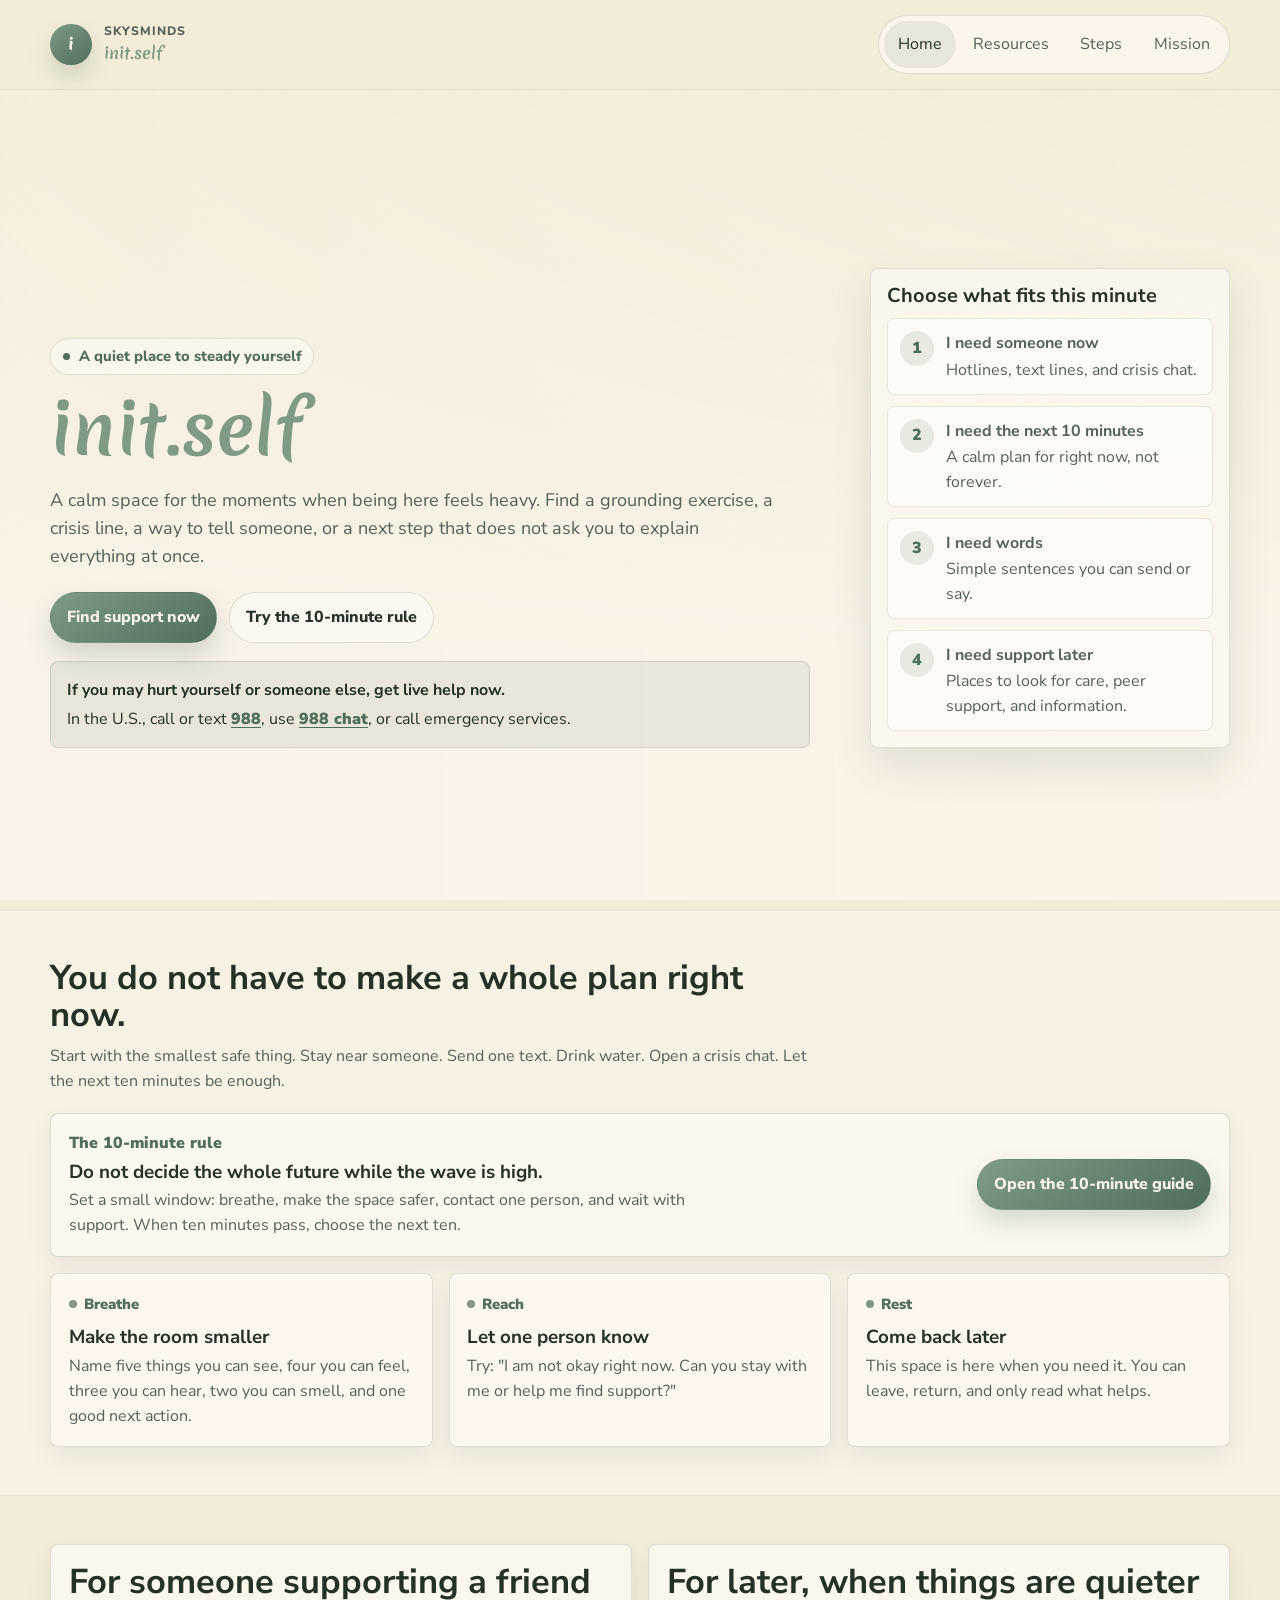
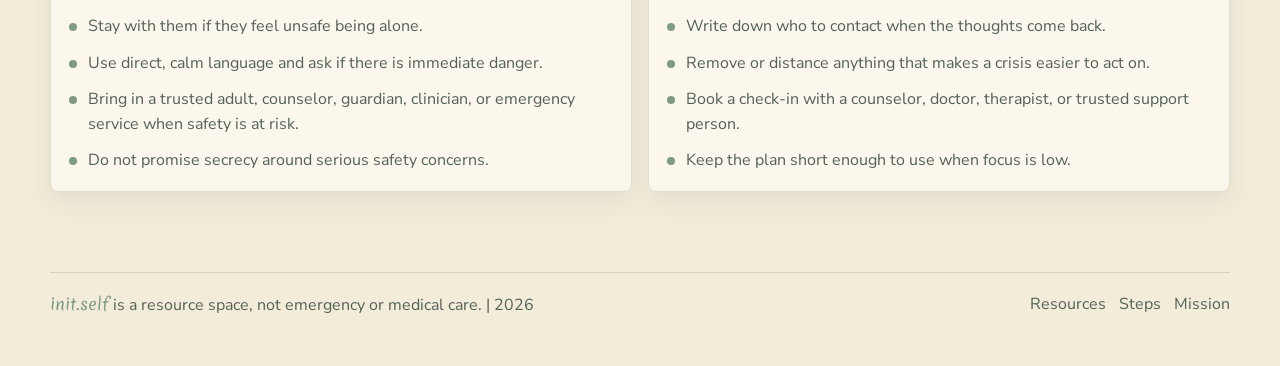
==== index.html @ 9b26168d "Add files via upload" ====
<!doctype html>
<html lang="en">
  <head>
    <meta charset="utf-8" />
    <meta name="viewport" content="width=device-width, initial-scale=1" />
    <meta
      name="description"
      content="init.self is a calm resource space for grounding, crisis support links, and gentle next steps."
    />
    <title>init.self | calm support and resources</title>
    <link rel="preconnect" href="https://fonts.googleapis.com" />
    <link rel="preconnect" href="https://fonts.gstatic.com" crossorigin />
    <link
      href="https://fonts.googleapis.com/css2?family=Merienda:wght@400;700&family=Nunito+Sans:wght@400;600;700;800&display=swap"
      rel="stylesheet"
    />
    <link rel="stylesheet" href="styles.css" />
    <script defer src="script.js"></script>
  </head>
  <body>
    <a class="skip-link" href="#main">Skip to content</a>
    <header class="site-header" data-header>
      <div class="header-inner">
        <a class="brand" href="index.html" aria-label="home">
          <span class="brand-mark">i</span>
          <span class="brand-copy">
            <small>Skysminds</small>
            <strong><span class="init-self">init.self</span></strong>
          </span>
        </a>
        <button class="menu-button" type="button" data-menu-button aria-expanded="false" aria-label="Open menu">
          <span aria-hidden="true"></span>
          Menu
        </button>
        <nav class="site-nav" aria-label="Primary">
          <a href="index.html" aria-current="page">Home</a>
          <a href="resources.html">Resources</a>
          <a href="steps.html">Steps</a>
          <a href="mission.html">Mission</a>
        </nav>
      </div>
    </header>

    <main id="main">
      <section class="hero">
        <div class="section-inner hero-layout">
          <div class="hero-copy" data-reveal>
            <div class="eyebrow">A quiet place to steady yourself</div>
            <h1><span class="init-self">init.self</span></h1>
            <p class="lead">
              A calm space for the moments when being here feels heavy. Find a grounding exercise, a crisis line, a
              way to tell someone, or a next step that does not ask you to explain everything at once.
            </p>
            <div class="hero-actions">
              <a class="button primary" href="resources.html">Find support now</a>
              <a class="button secondary" href="steps.html#ten-minute-rule">Try the 10-minute rule</a>
            </div>
            <div class="crisis-strip">
              <strong>If you may hurt yourself or someone else, get live help now.</strong>
              In the U.S., call or text <a href="tel:988">988</a>, use
              <a href="https://chat.988lifeline.org/" target="_blank" rel="noreferrer">988 chat</a>, or call emergency
              services.
            </div>
          </div>

          <aside class="quick-panel" aria-labelledby="quick-title" data-reveal>
            <h2 id="quick-title">Choose what fits this minute</h2>
            <div class="quick-list">
              <a class="quick-link" href="resources.html#crisis">
                <span class="icon-dot">1</span>
                <span><strong>I need someone now</strong><span>Hotlines, text lines, and crisis chat.</span></span>
              </a>
              <a class="quick-link" href="steps.html#ten-minute-rule">
                <span class="icon-dot">2</span>
                <span><strong>I need the next 10 minutes</strong><span>A calm plan for right now, not forever.</span></span>
              </a>
              <a class="quick-link" href="steps.html#tell-someone">
                <span class="icon-dot">3</span>
                <span><strong>I need words</strong><span>Simple sentences you can send or say.</span></span>
              </a>
              <a class="quick-link" href="resources.html#ongoing">
                <span class="icon-dot">4</span>
                <span><strong>I need support later</strong><span>Places to look for care, peer support, and information.</span></span>
              </a>
            </div>
          </aside>
        </div>
      </section>

      <section class="section quiet-band">
        <div class="section-inner">
          <div class="section-title" data-reveal>
            <h2>You do not have to make a whole plan right now.</h2>
            <p>
              Start with the smallest safe thing. Stay near someone. Send one text. Drink water. Open a crisis chat.
              Let the next ten minutes be enough.
            </p>
          </div>
          <div class="ten-rule-card" data-reveal>
            <div>
              <span class="ten-label">The 10-minute rule</span>
              <h3>Do not decide the whole future while the wave is high.</h3>
              <p>
                Set a small window: breathe, make the space safer, contact one person, and wait with support. When ten
                minutes pass, choose the next ten.
              </p>
            </div>
            <a class="button primary" href="steps.html#ten-minute-rule">Open the 10-minute guide</a>
          </div>
          <div class="grid three">
            <article class="quiet-card" data-reveal>
              <div class="kicker">Breathe</div>
              <h3>Make the room smaller</h3>
              <p>Name five things you can see, four you can feel, three you can hear, two you can smell, and one good next action.</p>
            </article>
            <article class="quiet-card" data-reveal>
              <div class="kicker">Reach</div>
              <h3>Let one person know</h3>
              <p>Try: "I am not okay right now. Can you stay with me or help me find support?"</p>
            </article>
            <article class="quiet-card" data-reveal>
              <div class="kicker">Rest</div>
              <h3>Come back later</h3>
              <p>This space is here when you need it. You can leave, return, and only read what helps.</p>
            </article>
          </div>
        </div>
      </section>

      <section class="section">
        <div class="section-inner grid two">
          <article class="feature" data-reveal>
            <h2>For someone supporting a friend</h2>
            <ul class="feature-list">
              <li>Stay with them if they feel unsafe being alone.</li>
              <li>Use direct, calm language and ask if there is immediate danger.</li>
              <li>Bring in a trusted adult, counselor, guardian, clinician, or emergency service when safety is at risk.</li>
              <li>Do not promise secrecy around serious safety concerns.</li>
            </ul>
          </article>
          <article class="feature" data-reveal>
            <h2>For later, when things are quieter</h2>
            <ul class="feature-list">
              <li>Write down who to contact when the thoughts come back.</li>
              <li>Remove or distance anything that makes a crisis easier to act on.</li>
              <li>Book a check-in with a counselor, doctor, therapist, or trusted support person.</li>
              <li>Keep the plan short enough to use when focus is low.</li>
            </ul>
          </article>
        </div>
      </section>
    </main>

    <footer class="page-footer">
      <div class="page-footer-inner">
        <div class="footer-wrap">
          <p>
            <span class="init-self">init.self</span> is a resource space, not emergency or medical care.
            <span data-year></span>
          </p>
          <div class="footer-links">
            <a href="resources.html">Resources</a>
            <a href="steps.html">Steps</a>
            <a href="mission.html">Mission</a>
          </div>
        </div>
      </div>
    </footer>
  </body>
</html>
---- styles.css ----
:root {
  --bg: #f3ecd9;
  --bg-soft: #f9f3e7;
  --surface: rgba(253, 249, 240, 0.88);
  --surface-solid: #fffaf0;
  --ink: #243126;
  --ink-soft: #526258;
  --sage: #7f9b84;
  --sage-deep: #4f6e5b;
  --sage-dark: #26332a;
  --sage-mist: #dbe5d3;
  --clay: #ad7f6d;
  --border: rgba(36, 49, 38, 0.13);
  --shadow: 0 18px 42px rgba(54, 70, 58, 0.12);
  --shadow-soft: 0 10px 24px rgba(54, 70, 58, 0.08);
  --radius-lg: 8px;
  --radius-md: 8px;
  --radius-sm: 6px;
  --container: 1180px;
}

*,
*::before,
*::after {
  box-sizing: border-box;
}

html {
  scroll-behavior: smooth;
}

[id] {
  scroll-margin-top: 8rem;
}

body {
  margin: 0;
  min-height: 100vh;
  background: var(--bg);
  color: var(--ink);
  font-family: "Nunito Sans", system-ui, sans-serif;
  line-height: 1.55;
  text-rendering: optimizeLegibility;
}

body::before {
  content: "";
  position: fixed;
  inset: 0;
  pointer-events: none;
  background: url("assets/quiet-dawn.png") center top / cover no-repeat;
  opacity: 0.5;
  z-index: -2;
}

body::after {
  content: "";
  position: fixed;
  inset: 0;
  pointer-events: none;
  background:
    linear-gradient(180deg, rgba(243, 236, 217, 0.16), rgba(249, 243, 231, 0.96) 72%),
    linear-gradient(90deg, rgba(243, 236, 217, 0.78), rgba(243, 236, 217, 0.12));
  z-index: -1;
}

a {
  color: inherit;
  text-decoration: none;
}

img {
  max-width: 100%;
  display: block;
}

button,
input,
textarea,
select {
  font: inherit;
}

.skip-link {
  position: absolute;
  left: 50%;
  top: -3.5rem;
  transform: translateX(-50%);
  background: var(--ink);
  color: var(--surface-solid);
  padding: 0.8rem 1rem;
  border-radius: 999px;
  z-index: 1000;
}

.skip-link:focus {
  top: 1rem;
}

.site-header {
  position: sticky;
  top: 0;
  z-index: 100;
  background: rgba(243, 236, 217, 0.78);
  backdrop-filter: blur(18px);
  border-bottom: 1px solid rgba(36, 49, 38, 0.09);
  transition: box-shadow 180ms ease, background 180ms ease;
}

.site-header.is-scrolled {
  background: rgba(249, 243, 231, 0.92);
  box-shadow: 0 10px 30px rgba(54, 70, 58, 0.08);
}

.header-inner,
.page-footer-inner,
.section-inner {
  width: min(calc(100% - 2rem), var(--container));
  margin: 0 auto;
}

.header-inner {
  display: flex;
  align-items: center;
  justify-content: space-between;
  gap: 1rem;
  padding: 0.95rem 0;
}

.brand {
  display: inline-flex;
  align-items: center;
  gap: 0.8rem;
  font-weight: 800;
}

.brand-mark {
  width: 2.6rem;
  height: 2.6rem;
  display: grid;
  place-items: center;
  border-radius: 50%;
  background: linear-gradient(145deg, var(--sage) 0%, var(--sage-deep) 100%);
  color: #f9f4ea;
  font-family: "Merienda", cursive;
  box-shadow: 0 12px 22px rgba(79, 110, 91, 0.22);
}

.brand-copy {
  display: grid;
  gap: 0.05rem;
}

.brand-copy small {
  color: var(--ink-soft);
  font-size: 0.76rem;
  letter-spacing: 0.08em;
  text-transform: uppercase;
}

.brand-copy strong {
  font-size: 1rem;
}

.init-self {
  color: var(--sage);
  font-family: "Merienda", cursive;
}

.site-nav {
  display: flex;
  align-items: center;
  gap: 0.2rem;
  padding: 0.32rem;
  border: 1px solid var(--border);
  border-radius: 999px;
  background: rgba(253, 249, 240, 0.72);
}

.site-nav a {
  padding: 0.68rem 0.88rem;
  border-radius: 999px;
  color: var(--ink-soft);
  transition: background 160ms ease, color 160ms ease;
}

.site-nav a:hover,
.site-nav a:focus-visible,
.site-nav a[aria-current="page"] {
  background: rgba(127, 155, 132, 0.16);
  color: var(--ink);
}

.menu-button {
  display: none;
  align-items: center;
  gap: 0.6rem;
  border: 1px solid var(--border);
  background: rgba(253, 249, 240, 0.9);
  color: var(--ink);
  padding: 0.72rem 0.88rem;
  border-radius: 999px;
  box-shadow: var(--shadow-soft);
}

.menu-button span {
  display: inline-block;
  width: 1rem;
  height: 2px;
  background: currentColor;
  border-radius: 999px;
  box-shadow: 0 5px 0 currentColor, 0 -5px 0 currentColor;
}

.hero {
  min-height: calc(100vh - 5rem);
  display: grid;
  align-items: center;
  padding: 3rem 0 2rem;
}

.hero.compact {
  min-height: auto;
  padding: 4rem 0 2rem;
}

.hero-layout {
  display: grid;
  grid-template-columns: minmax(0, 1fr) 360px;
  gap: 2rem;
  align-items: end;
}

.hero-copy {
  max-width: 760px;
}

.eyebrow {
  display: inline-flex;
  align-items: center;
  gap: 0.55rem;
  padding: 0.38rem 0.72rem;
  margin-bottom: 1rem;
  border: 1px solid rgba(79, 110, 91, 0.16);
  border-radius: 999px;
  background: rgba(253, 249, 240, 0.65);
  color: var(--sage-deep);
  font-weight: 800;
  font-size: 0.92rem;
}

.eyebrow::before {
  content: "";
  width: 0.46rem;
  height: 0.46rem;
  border-radius: 50%;
  background: var(--sage-deep);
}

h1,
h2,
h3,
h4 {
  margin: 0;
  line-height: 1.08;
  letter-spacing: 0;
}

h1 {
  font-size: 4.35rem;
  max-width: 12ch;
}

h2 {
  font-size: 2.15rem;
}

h3 {
  font-size: 1.18rem;
}

.lead {
  margin: 1rem 0 0;
  max-width: 66ch;
  color: var(--ink-soft);
  font-size: 1.13rem;
}

.hero-actions,
.resource-actions {
  display: flex;
  flex-wrap: wrap;
  gap: 0.75rem;
  margin-top: 1.35rem;
}

.button {
  display: inline-flex;
  align-items: center;
  justify-content: center;
  min-height: 3rem;
  padding: 0.78rem 1rem;
  border-radius: 999px;
  border: 1px solid transparent;
  font-weight: 800;
  transition: transform 160ms ease, box-shadow 160ms ease, background 160ms ease;
}

.button:hover {
  transform: translateY(-1px);
}

.button.primary {
  background: linear-gradient(145deg, var(--sage) 0%, var(--sage-deep) 100%);
  color: #fbf7ef;
  box-shadow: 0 13px 24px rgba(79, 110, 91, 0.22);
}

.button.secondary {
  background: rgba(253, 249, 240, 0.86);
  color: var(--ink);
  border-color: var(--border);
}

.quick-panel {
  padding: 1rem;
  border: 1px solid var(--border);
  border-radius: var(--radius-lg);
  background: rgba(253, 249, 240, 0.76);
  box-shadow: var(--shadow);
}

.quick-panel h2 {
  font-size: 1.25rem;
  margin-bottom: 0.75rem;
}

.quick-list {
  display: grid;
  gap: 0.65rem;
}

.quick-link {
  display: grid;
  grid-template-columns: 2.15rem 1fr;
  gap: 0.7rem;
  align-items: start;
  padding: 0.75rem;
  border: 1px solid rgba(36, 49, 38, 0.1);
  border-radius: var(--radius-md);
  background: rgba(255, 255, 255, 0.52);
}

.quick-link:hover,
.quick-link:focus-visible {
  border-color: rgba(79, 110, 91, 0.32);
  background: rgba(255, 255, 255, 0.72);
}

.quick-link strong {
  display: block;
  margin-bottom: 0.08rem;
}

.quick-link span:last-child {
  color: var(--ink-soft);
}

.icon-dot {
  width: 2.15rem;
  height: 2.15rem;
  display: grid;
  place-items: center;
  border-radius: 50%;
  background: rgba(127, 155, 132, 0.18);
  color: var(--sage-deep);
  font-weight: 900;
}

.crisis-strip {
  margin-top: 1.1rem;
  padding: 1rem;
  border: 1px solid rgba(79, 110, 91, 0.18);
  border-radius: var(--radius-md);
  background: rgba(127, 155, 132, 0.14);
  color: var(--ink);
}

.crisis-strip strong {
  display: block;
  margin-bottom: 0.25rem;
}

.crisis-strip a {
  font-weight: 900;
  color: var(--sage-deep);
  text-decoration: underline;
  text-underline-offset: 0.2em;
}

.section {
  padding: 3rem 0;
}

.section-title {
  max-width: 760px;
  margin-bottom: 1.2rem;
}

.section-title p {
  margin: 0.65rem 0 0;
  color: var(--ink-soft);
}

.grid {
  display: grid;
  gap: 1rem;
}

.grid.four {
  grid-template-columns: repeat(4, minmax(0, 1fr));
}

.grid.three {
  grid-template-columns: repeat(3, minmax(0, 1fr));
}

.grid.two {
  grid-template-columns: repeat(2, minmax(0, 1fr));
}

.tile,
.feature,
.callout,
.resource-card,
.timeline-item,
.mission-panel,
.quiet-card {
  padding: 1.1rem;
  border: 1px solid var(--border);
  border-radius: var(--radius-lg);
  background: var(--surface);
  box-shadow: var(--shadow-soft);
}

.resource-card.emergency {
  background: linear-gradient(180deg, rgba(127, 155, 132, 0.2), rgba(253, 249, 240, 0.9));
  border-color: rgba(79, 110, 91, 0.28);
}

.tile h3,
.feature h3,
.callout h3,
.resource-card h3,
.timeline-item h3,
.mission-panel h3,
.quiet-card h3 {
  margin-bottom: 0.45rem;
}

.tile p,
.feature p,
.callout p,
.resource-card p,
.timeline-item p,
.mission-panel p,
.quiet-card p {
  margin: 0;
  color: var(--ink-soft);
}

.kicker {
  display: inline-flex;
  align-items: center;
  gap: 0.45rem;
  margin-bottom: 0.7rem;
  color: var(--sage-deep);
  font-weight: 900;
  font-size: 0.92rem;
}

.kicker::before {
  content: "";
  width: 0.5rem;
  height: 0.5rem;
  border-radius: 50%;
  background: var(--sage);
}

.feature-list,
.bullets {
  display: grid;
  gap: 0.72rem;
  padding: 0;
  margin: 0.9rem 0 0;
  list-style: none;
}

.feature-list li,
.bullets li {
  display: flex;
  gap: 0.7rem;
  align-items: flex-start;
  color: var(--ink-soft);
}

.feature-list li::before,
.bullets li::before {
  content: "";
  flex: 0 0 0.5rem;
  width: 0.5rem;
  height: 0.5rem;
  margin-top: 0.55rem;
  border-radius: 50%;
  background: var(--sage);
}

.quiet-band {
  background: rgba(253, 249, 240, 0.48);
  border-block: 1px solid rgba(36, 49, 38, 0.08);
}

.ten-rule-card {
  display: flex;
  justify-content: space-between;
  align-items: center;
  gap: 1rem;
  margin-bottom: 1rem;
  padding: 1.1rem;
  border: 1px solid rgba(79, 110, 91, 0.22);
  border-radius: var(--radius-lg);
  background: rgba(253, 249, 240, 0.82);
  box-shadow: var(--shadow-soft);
}

.ten-rule-card h3 {
  margin-bottom: 0.35rem;
}

.ten-rule-card p {
  max-width: 62ch;
  margin: 0;
  color: var(--ink-soft);
}

.ten-label {
  display: inline-flex;
  margin-bottom: 0.4rem;
  color: var(--sage-deep);
  font-weight: 900;
}

.ten-plan {
  display: grid;
  grid-template-columns: repeat(4, minmax(0, 1fr));
  gap: 1rem;
}

.ten-step {
  position: relative;
  padding: 1.1rem;
  border: 1px solid var(--border);
  border-radius: var(--radius-lg);
  background: var(--surface);
  box-shadow: var(--shadow-soft);
}

.minute {
  display: inline-grid;
  place-items: center;
  min-width: 3.2rem;
  height: 2rem;
  margin-bottom: 0.75rem;
  border-radius: 999px;
  background: rgba(127, 155, 132, 0.18);
  color: var(--sage-deep);
  font-weight: 900;
}

.ten-step p {
  margin: 0.45rem 0 0;
  color: var(--ink-soft);
}

.practice {
  display: grid;
  gap: 0.7rem;
}

.practice-step {
  display: flex;
  gap: 0.75rem;
  align-items: flex-start;
  padding: 0.85rem;
  border-radius: var(--radius-md);
  background: rgba(255, 255, 255, 0.46);
}

.practice-step strong {
  color: var(--sage-deep);
}

.timeline {
  display: grid;
  gap: 0.85rem;
}

.timeline-item .step {
  width: 2rem;
  height: 2rem;
  display: inline-grid;
  place-items: center;
  margin-bottom: 0.75rem;
  border-radius: 50%;
  background: rgba(127, 155, 132, 0.18);
  color: var(--sage-deep);
  font-weight: 900;
}

.page-footer {
  padding: 2rem 0 3rem;
}

.footer-wrap {
  display: flex;
  justify-content: space-between;
  align-items: flex-start;
  gap: 1rem;
  flex-wrap: wrap;
  padding-top: 1.2rem;
  border-top: 1px solid var(--border);
}

.footer-wrap p {
  max-width: 68ch;
  margin: 0;
  color: var(--ink-soft);
}

.footer-links {
  display: flex;
  flex-wrap: wrap;
  gap: 0.8rem;
}

.footer-links a {
  color: var(--ink-soft);
}

.footer-links a:hover,
.footer-links a:focus-visible {
  color: var(--ink);
}

[data-reveal] {
  opacity: 0;
  transform: translateY(12px);
  transition: opacity 560ms ease, transform 560ms ease;
}

[data-reveal].is-visible {
  opacity: 1;
  transform: translateY(0);
}

@media (max-width: 1080px) {
  .hero-layout {
    grid-template-columns: 1fr;
    align-items: start;
  }

  .quick-panel {
    max-width: 760px;
  }

  .grid.four {
    grid-template-columns: repeat(2, minmax(0, 1fr));
  }

  .ten-plan {
    grid-template-columns: repeat(2, minmax(0, 1fr));
  }
}

@media (max-width: 820px) {
  .menu-button {
    display: inline-flex;
  }

  .site-nav {
    position: absolute;
    right: 1rem;
    top: calc(100% + 0.65rem);
    display: none;
    width: min(20rem, calc(100vw - 2rem));
    flex-direction: column;
    align-items: stretch;
    padding: 0.45rem;
    border-radius: var(--radius-lg);
    box-shadow: var(--shadow);
  }

  .site-header[data-open="true"] .site-nav {
    display: flex;
  }

  .header-inner {
    position: relative;
  }

  .grid.three,
  .grid.two {
    grid-template-columns: 1fr;
  }
}

@media (max-width: 640px) {
  [id] {
    scroll-margin-top: 5.5rem;
  }

  .brand-copy small {
    font-size: 0.68rem;
  }

  h1 {
    font-size: 2.85rem;
  }

  h2 {
    font-size: 1.8rem;
  }

  .hero {
    min-height: auto;
    padding: 2.5rem 0 1.5rem;
  }

  .hero.compact {
    padding-top: 2.5rem;
  }

  .lead {
    font-size: 1.04rem;
  }

  .grid.four {
    grid-template-columns: 1fr;
  }

  .ten-rule-card {
    align-items: stretch;
    flex-direction: column;
  }

  .ten-plan {
    grid-template-columns: 1fr;
  }

  .button {
    width: 100%;
  }

  .quick-link {
    grid-template-columns: 1.9rem 1fr;
  }

  .footer-wrap {
    flex-direction: column;
  }
}

@media (prefers-reduced-motion: reduce) {
  html {
    scroll-behavior: auto;
  }

  *,
  *::before,
  *::after {
    animation: none !important;
    transition-duration: 0.01ms !important;
    transition-delay: 0ms !important;
  }

  [data-reveal] {
    opacity: 1;
    transform: none;
  }
}
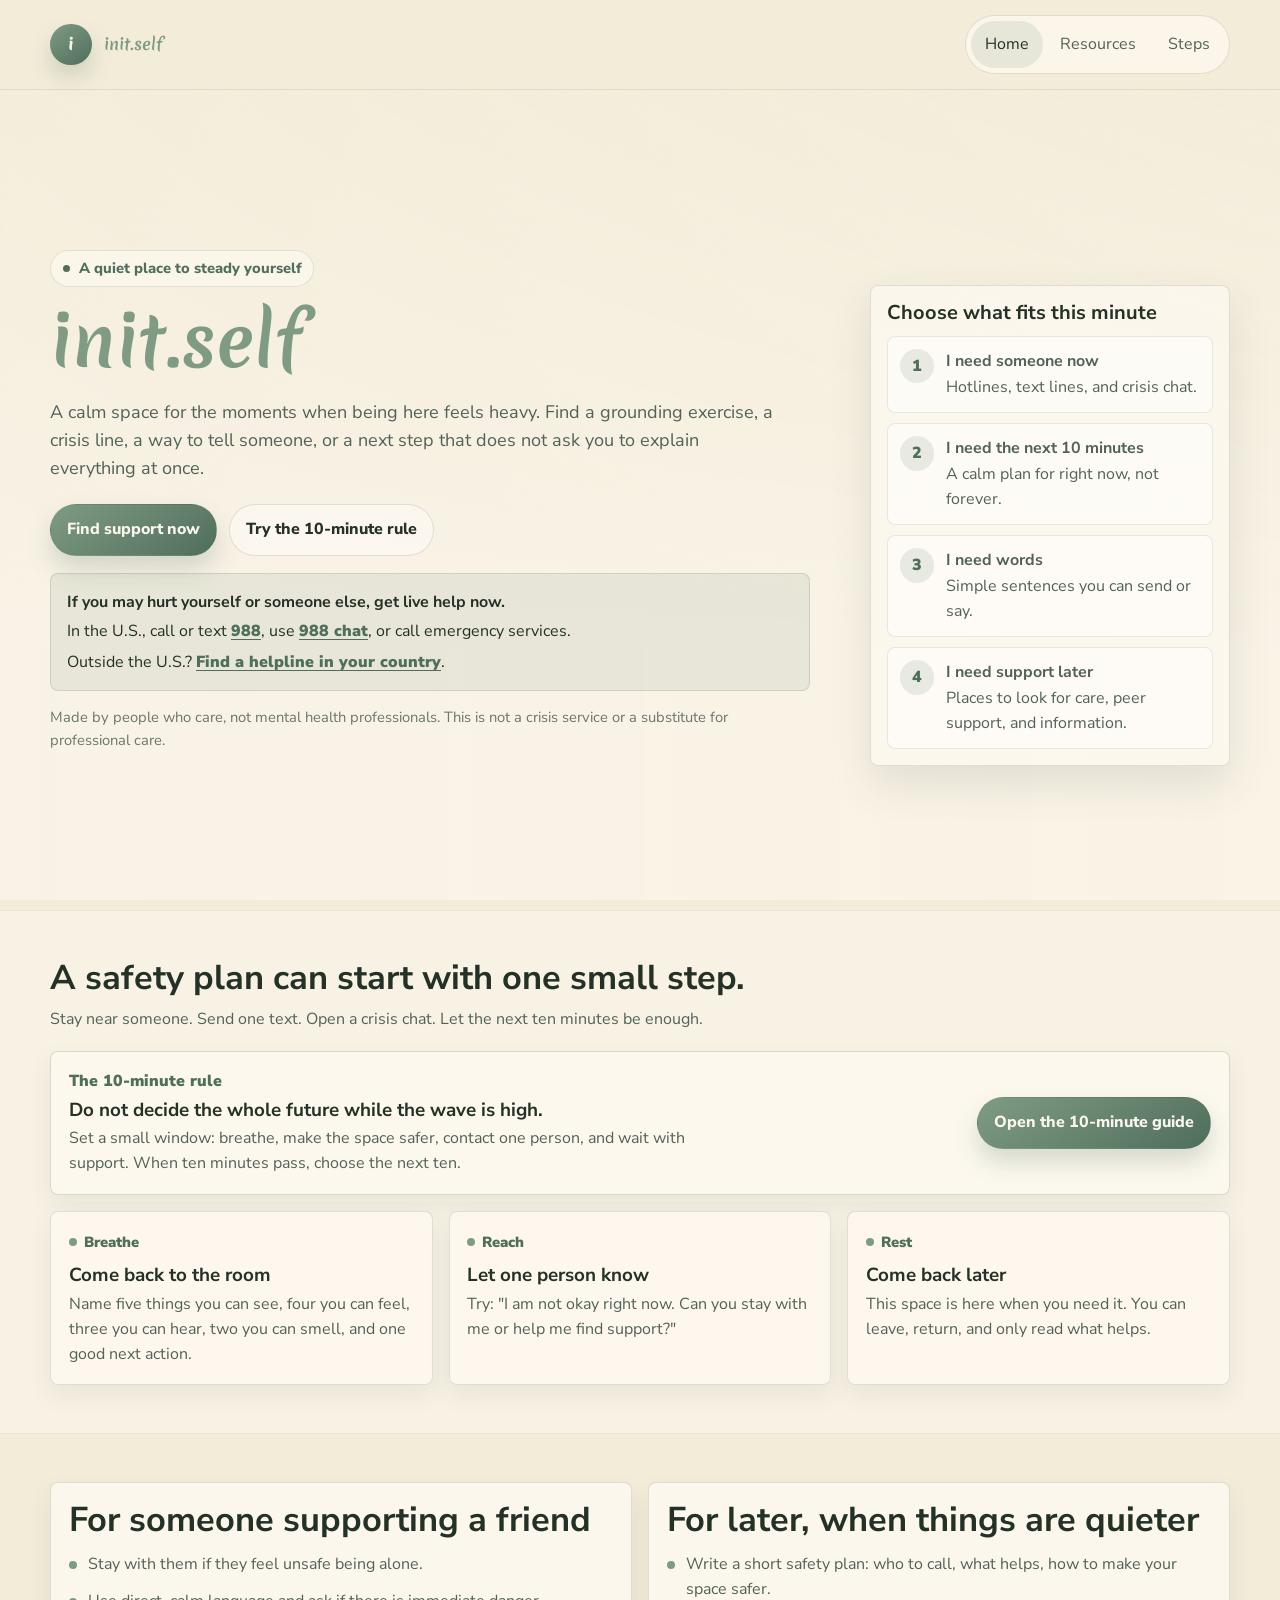
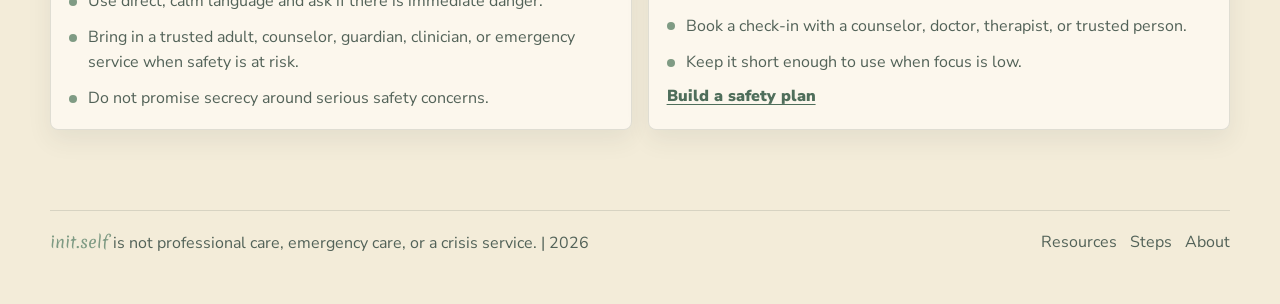
==== commit 91c01875: "Soften safety-plan wording, add disclaimers and non-U.S. help, replace Mission with About Co-Authore" ====
--- a/index.html
+++ b/index.html
@@ -5,7 +5,7 @@
     <meta name="viewport" content="width=device-width, initial-scale=1" />
     <meta
       name="description"
-      content="init.self is a calm resource space for grounding, crisis support links, and gentle next steps."
+      content="Calm words, grounding steps, and crisis support links for hard moments. Not a crisis service or professional care."
     />
     <title>init.self | calm support and resources</title>
     <link rel="preconnect" href="https://fonts.googleapis.com" />
@@ -24,7 +24,6 @@
         <a class="brand" href="index.html" aria-label="home">
           <span class="brand-mark">i</span>
           <span class="brand-copy">
-            <small>Skysminds</small>
             <strong><span class="init-self">init.self</span></strong>
           </span>
         </a>
@@ -36,7 +35,6 @@
           <a href="index.html" aria-current="page">Home</a>
           <a href="resources.html">Resources</a>
           <a href="steps.html">Steps</a>
-          <a href="mission.html">Mission</a>
         </nav>
       </div>
     </header>
@@ -60,7 +58,12 @@
               In the U.S., call or text <a href="tel:988">988</a>, use
               <a href="https://chat.988lifeline.org/" target="_blank" rel="noreferrer">988 chat</a>, or call emergency
               services.
+              <span class="region-link">Outside the U.S.? <a href="https://findahelpline.com/" target="_blank" rel="noreferrer">Find a helpline in your country</a>.</span>
             </div>
+            <p class="hero-note">
+              Made by people who care, not mental health professionals. This is not a crisis service or a substitute for
+              professional care.
+            </p>
           </div>
 
           <aside class="quick-panel" aria-labelledby="quick-title" data-reveal>
@@ -90,10 +93,9 @@
       <section class="section quiet-band">
         <div class="section-inner">
           <div class="section-title" data-reveal>
-            <h2>You do not have to make a whole plan right now.</h2>
+            <h2>A safety plan can start with one small step.</h2>
             <p>
-              Start with the smallest safe thing. Stay near someone. Send one text. Drink water. Open a crisis chat.
-              Let the next ten minutes be enough.
+              Stay near someone. Send one text. Open a crisis chat. Let the next ten minutes be enough.
             </p>
           </div>
           <div class="ten-rule-card" data-reveal>
@@ -110,7 +112,7 @@
           <div class="grid three">
             <article class="quiet-card" data-reveal>
               <div class="kicker">Breathe</div>
-              <h3>Make the room smaller</h3>
+              <h3>Come back to the room</h3>
               <p>Name five things you can see, four you can feel, three you can hear, two you can smell, and one good next action.</p>
             </article>
             <article class="quiet-card" data-reveal>
@@ -141,11 +143,11 @@
           <article class="feature" data-reveal>
             <h2>For later, when things are quieter</h2>
             <ul class="feature-list">
-              <li>Write down who to contact when the thoughts come back.</li>
-              <li>Remove or distance anything that makes a crisis easier to act on.</li>
-              <li>Book a check-in with a counselor, doctor, therapist, or trusted support person.</li>
-              <li>Keep the plan short enough to use when focus is low.</li>
+              <li>Write a short safety plan: who to call, what helps, how to make your space safer.</li>
+              <li>Book a check-in with a counselor, doctor, therapist, or trusted person.</li>
+              <li>Keep it short enough to use when focus is low.</li>
             </ul>
+            <a class="text-link" href="steps.html#after">Build a safety plan</a>
           </article>
         </div>
       </section>
@@ -155,13 +157,13 @@
       <div class="page-footer-inner">
         <div class="footer-wrap">
           <p>
-            <span class="init-self">init.self</span> is a resource space, not emergency or medical care.
+            <span class="init-self">init.self</span> is not professional care, emergency care, or a crisis service.
             <span data-year></span>
           </p>
           <div class="footer-links">
             <a href="resources.html">Resources</a>
             <a href="steps.html">Steps</a>
-            <a href="mission.html">Mission</a>
+            <a href="about.html">About</a>
           </div>
         </div>
       </div>
--- a/styles.css
+++ b/styles.css
@@ -788,3 +788,41 @@
     transform: none;
   }
 }
+
+.hero-note {
+  margin-top: 0.9rem;
+  font-size: 0.92rem;
+  color: var(--ink-soft);
+  opacity: 0.85;
+}
+
+.region-link {
+  display: block;
+  margin-top: 0.35rem;
+}
+
+.region-banner {
+  margin-bottom: 1rem;
+  padding: 0.9rem 1rem;
+  border: 1px solid rgba(79, 110, 91, 0.3);
+  border-radius: var(--radius-md);
+  background: rgba(127, 155, 132, 0.18);
+  font-weight: 700;
+}
+
+.region-banner[hidden] {
+  display: none;
+}
+
+.region-banner a,
+.text-link {
+  font-weight: 900;
+  color: var(--sage-deep);
+  text-decoration: underline;
+  text-underline-offset: 0.2em;
+}
+
+.text-link {
+  display: inline-block;
+  margin-top: 0.6rem;
+}
